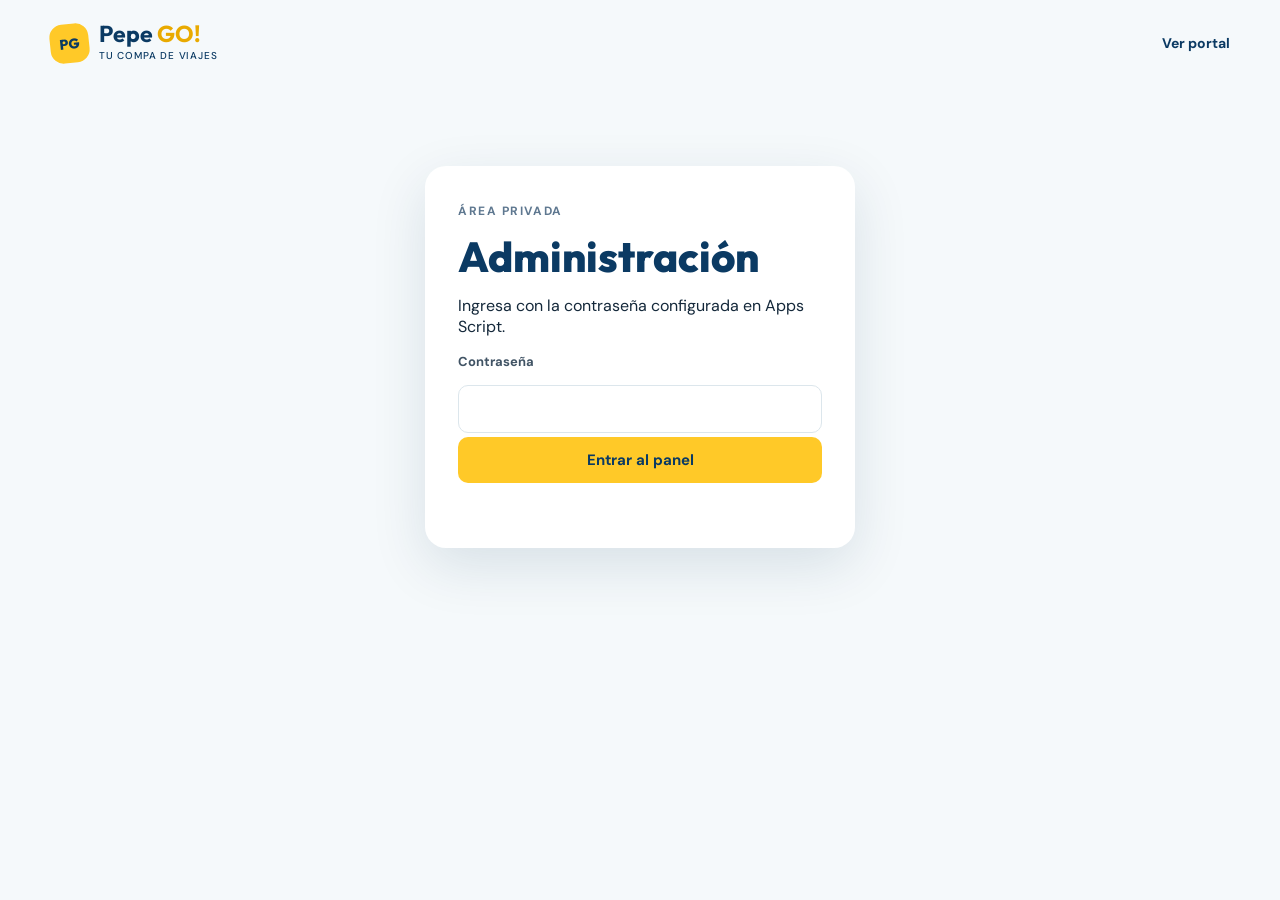
==== admin.html @ 89877b04 "Add files via upload" ====
<!doctype html>
<html lang="es-MX">
<head>
  <meta charset="utf-8"><meta name="viewport" content="width=device-width, initial-scale=1"><meta name="theme-color" content="#ffc928"><title>Administración | Pepe GO!</title>
  <link rel="icon" type="image/png" href="assets/logo.png"><link rel="apple-touch-icon" href="assets/logo.png">
  <link rel="preconnect" href="https://fonts.googleapis.com"><link rel="preconnect" href="https://fonts.gstatic.com" crossorigin><link href="https://fonts.googleapis.com/css2?family=DM+Sans:wght@400;500;600;700&family=Outfit:wght@600;700;800&display=swap" rel="stylesheet"><link rel="stylesheet" href="css/styles.css">
</head>
<body class="admin-body"><header class="site-header"><a class="brand" href="index.html"><span class="brand-mark">PG</span><span>Pepe <strong>GO!</strong><small>Tu Compa de Viajes</small></span></a><a class="admin-link" href="index.html">Ver portal</a></header>
<main class="admin-main"><section id="login-view" class="login-card"><span class="eyebrow">Área privada</span><h1>Administración</h1><p>Ingresa con la contraseña configurada en Apps Script.</p><form id="login-form"><label for="password">Contraseña</label><input id="password" type="password" required autocomplete="current-password"><button type="submit">Entrar al panel</button><p id="login-message" class="form-message" role="status"></p></form></section>
<section id="dashboard-view" hidden><div class="dashboard-head"><div><span class="eyebrow">Panel de control</span><h1>Operación de viajes</h1></div><button id="logout" class="button-secondary">Cerrar sesión</button></div><div id="dashboard-stats" class="stats-grid"></div><div class="admin-grid"><section class="admin-card"><h2>Registrar cliente y viaje</h2><form id="trip-form" class="admin-form"><div class="form-section">Datos del cliente</div><div class="field-grid"><label>Nombre<input name="nombre" required></label><label>Correo<input name="email" type="email" required></label><label>Teléfono<input name="telefono" type="tel"></label></div><div class="form-section">Datos del viaje</div><div class="field-grid"><label>Folio<input name="folio" placeholder="PG-2026-001" required></label><label>Destino<input name="destino" required></label><label>Hotel<input name="hotel" required></label><label>Pasajeros<input name="pasajeros" type="number" min="1" required></label><label>Salida<input name="fechaSalida" type="date" required></label><label>Regreso<input name="fechaRegreso" type="date" required></label><label>Costo total<input name="costoTotal" type="number" min="0" step="0.01" required></label><label>Estatus<select name="estatus"><option>Confirmado</option><option>Pendiente de pago</option><option>Documentación pendiente</option><option>Completado</option><option>Cancelado</option></select></label><label>Fecha próximo pago<input name="proximoPagoFecha" type="date"></label><label>Monto próximo pago<input name="proximoPagoMonto" type="number" min="0" step="0.01"></label></div><label>URL de itinerario<input name="itinerarioUrl" type="url" placeholder="https://..."></label><label>URL de vouchers<input name="vouchersUrl" type="url" placeholder="https://..."></label><button type="submit">Guardar cliente y viaje</button><p id="trip-message" class="form-message" role="status"></p></form></section><section class="admin-card"><h2>Registrar pago</h2><form id="payment-form" class="admin-form"><label>Folio del viaje<input name="folio" required></label><label>Fecha del pago<input name="fecha" type="date" required></label><label>Monto<input name="monto" type="number" min="0.01" step="0.01" required></label><label>Método de pago<input name="metodo" placeholder="Transferencia, efectivo..." required></label><label>Nota (opcional)<input name="nota"></label><button type="submit">Registrar pago</button><p id="payment-message" class="form-message" role="status"></p></form></section></div><section class="admin-card records-card"><div class="card-title-row"><h2>Viajes recientes</h2><button id="refresh" class="button-secondary">Actualizar</button></div><div class="table-wrap"><table><thead><tr><th>Folio</th><th>Cliente</th><th>Destino</th><th>Salida</th><th>Saldo</th><th>Estatus</th></tr></thead><tbody id="trips-table"></tbody></table></div></section></section></main><script src="config.js"></script><script src="js/api.js"></script><script src="js/admin.js"></script></body></html>
---- css/styles.css ----
:root{--yellow:#ffc928;--yellow-light:#fff3c9;--blue:#0b3a63;--blue-dark:#062b4b;--sky:#e9f5fc;--ink:#14283a;--muted:#637381;--white:#fff;--line:#dce6ec;--shadow:0 18px 55px rgba(8,50,82,.12)}*{box-sizing:border-box}body{margin:0;background:#f8fbfd;color:var(--ink);font-family:'DM Sans',sans-serif}.site-header{width:min(1180px,calc(100% - 40px));height:86px;margin:auto;display:flex;align-items:center;justify-content:space-between}.brand{display:flex;gap:10px;align-items:center;color:var(--blue);font-family:Outfit,sans-serif;font-size:23px;font-weight:700;text-decoration:none;line-height:.9}.brand strong{color:#e9aa00}.brand small{display:block;font:500 10px 'DM Sans';letter-spacing:.08em;text-transform:uppercase;margin-top:5px}.brand-mark{width:39px;height:39px;border-radius:13px;background:var(--yellow);display:grid;place-items:center;font:800 14px Outfit;color:var(--blue);transform:rotate(-6deg)}.admin-link{color:var(--blue);font-size:14px;font-weight:700;text-decoration:none}.hero{max-width:1180px;min-height:465px;margin:auto;padding:70px 5.5% 62px;border-radius:30px;background:linear-gradient(120deg,#e8f6fc 0%,#eff9fd 52%,#fdf0bd 100%);display:grid;grid-template-columns:1.1fr .9fr;gap:60px;align-items:center;overflow:hidden;position:relative}.hero:after{content:'';position:absolute;width:280px;height:280px;border-radius:50%;right:-135px;top:-145px;background:rgba(255,201,40,.42)}.hero-copy{position:relative;z-index:1}.eyebrow{font-size:12px;text-transform:uppercase;letter-spacing:.13em;color:#5f7890;font-weight:700}.hero h1,.admin-main h1{font:800 clamp(38px,5vw,63px)/1.02 Outfit;margin:16px 0;color:var(--blue)}.hero h1 em{font-style:normal;color:#e7aa00}.hero-copy p{max-width:430px;color:#536a7c;line-height:1.65;font-size:17px}.search-card,.login-card,.admin-card{background:var(--white);padding:33px;border-radius:21px;box-shadow:var(--shadow);position:relative;z-index:1}.search-card h2,.admin-card h2{font:700 25px Outfit;margin:0 0 8px;color:var(--blue)}.search-card p{color:var(--muted);font-size:14px;margin:0 0 23px}label{display:block;font-weight:700;font-size:13px;color:#405364;margin:0 0 15px}input,select{font:400 15px 'DM Sans';display:block;width:100%;border:1px solid var(--line);border-radius:10px;padding:13px 14px;color:var(--ink);background:#fff;margin-top:7px;outline:none}input:focus,select:focus{border-color:#5c9fcc;box-shadow:0 0 0 3px #d9f0fb}.search-row{display:flex;gap:9px}.search-row input{margin:0}.search-row button,button{border:0;cursor:pointer;background:var(--yellow);color:var(--blue);font:700 15px 'DM Sans';border-radius:10px;padding:0 18px;white-space:nowrap;transition:transform .15s,background .15s}button:hover{background:#f0bb18;transform:translateY(-1px)}.form-message{min-height:20px!important;margin:12px 0 0!important;font-size:13px!important;color:#b14232!important}.form-message.success{color:#16754c!important}.benefits{width:min(930px,calc(100% - 40px));display:grid;grid-template-columns:repeat(3,1fr);gap:20px;margin:50px auto 70px}.benefits article{padding:15px 12px}.benefits span{font-size:25px;color:#dfa700}.benefits h3{font:700 18px Outfit;margin:9px 0 4px;color:var(--blue)}.benefits p{font-size:14px;color:var(--muted);margin:0;line-height:1.5}footer{border-top:1px solid var(--line);padding:24px max(20px,calc((100vw - 1180px)/2));display:flex;justify-content:space-between;color:#71818e;font-size:12px}.trip-result{width:min(980px,calc(100% - 40px));margin:50px auto}.trip-card{background:#fff;border-radius:25px;box-shadow:var(--shadow);overflow:hidden}.trip-head{background:var(--blue);color:#fff;padding:30px 36px;display:flex;justify-content:space-between;gap:18px;align-items:flex-start}.trip-head h2{font:700 29px Outfit;margin:4px 0}.trip-head p{margin:0;color:#c7d9e6;font-size:14px}.status{display:inline-block;background:#dff7e9;color:#147247;border-radius:30px;padding:8px 12px;font-size:12px;font-weight:700;white-space:nowrap}.status.pending{background:#fff2ca;color:#9b6a00}.status.cancelled{background:#fbe0df;color:#9d3430}.trip-content{padding:32px 36px}.detail-grid{display:grid;grid-template-columns:repeat(3,1fr);gap:25px 20px;padding-bottom:28px;border-bottom:1px solid var(--line)}.detail-label{display:block;text-transform:uppercase;letter-spacing:.08em;font-weight:700;color:#8294a0;font-size:10px;margin-bottom:6px}.detail-value{font-size:15px;font-weight:600}.payment-area{padding:28px 0;display:grid;grid-template-columns:1fr 1.2fr;gap:55px;align-items:center}.amounts{display:flex;gap:28px}.amounts strong{font:700 21px Outfit;display:block;color:var(--blue)}.amounts small{font-size:12px;color:var(--muted)}.progress-label{display:flex;justify-content:space-between;color:var(--blue);font-weight:700;font-size:13px;margin-bottom:9px}.progress-track{height:11px;border-radius:100px;background:#e8eff3;overflow:hidden}.progress-bar{height:100%;background:linear-gradient(90deg,#ffc928,#eab000);border-radius:inherit}.next-payment{font-size:13px;color:#627685;margin:12px 0 0}.trip-actions{display:flex;flex-wrap:wrap;gap:11px}.action-button{padding:12px 16px;background:var(--sky);color:var(--blue);border-radius:10px;font-size:14px;text-decoration:none;font-weight:700}.action-button.whatsapp{background:#dcf6e5;color:#13733b}.action-button.disabled{opacity:.48;pointer-events:none}.admin-body{background:#f5f9fb}.admin-main{width:min(1180px,calc(100% - 40px));margin:45px auto 80px}.login-card{width:min(430px,100%);margin:80px auto}.login-card h1{font-size:42px}.login-card button,.admin-form button{width:100%;height:46px;margin-top:4px}.dashboard-head,.card-title-row{display:flex;justify-content:space-between;align-items:center;gap:20px}.dashboard-head h1{font-size:43px}.button-secondary{background:#e7f2f8;color:var(--blue);padding:12px 15px}.stats-grid{display:grid;grid-template-columns:repeat(3,1fr);gap:18px;margin:25px 0}.stat{background:#fff;padding:20px;border-radius:16px;border:1px solid #e4edf1}.stat strong{display:block;font:700 29px Outfit;color:var(--blue)}.stat span{font-size:12px;color:var(--muted)}.admin-grid{display:grid;grid-template-columns:1.45fr .8fr;gap:20px}.admin-card{box-shadow:none;border:1px solid #e2ebf0;border-radius:17px;margin-bottom:20px}.admin-form .form-section{font:700 15px Outfit;color:var(--blue);padding:10px 0;border-bottom:1px solid var(--line);margin-bottom:16px}.field-grid{display:grid;grid-template-columns:repeat(2,1fr);gap:0 14px}.records-card{margin-top:20px}.table-wrap{overflow:auto;margin-top:16px}table{width:100%;border-collapse:collapse;text-align:left;font-size:13px;min-width:650px}th{color:#78909f;font-size:11px;text-transform:uppercase;letter-spacing:.05em}th,td{padding:13px 8px;border-bottom:1px solid #e8eef1}td{font-weight:500}.small-status{font-size:11px;font-weight:700;color:#27698f}@media(max-width:760px){.site-header{height:72px;width:calc(100% - 28px)}.hero{width:calc(100% - 28px);padding:49px 23px 28px;grid-template-columns:1fr;gap:25px;border-radius:21px}.hero h1{font-size:42px}.search-card{padding:24px 20px}.search-row{display:block}.search-row button{height:45px;width:100%;margin-top:9px}.benefits{grid-template-columns:1fr;margin:35px auto}.benefits article{padding:8px}.trip-head,.trip-content{padding:25px 20px}.trip-head{display:block}.trip-head .status{margin-top:15px}.detail-grid{grid-template-columns:repeat(2,1fr);gap:20px 12px}.payment-area{grid-template-columns:1fr;gap:25px}.amounts{gap:21px}.trip-actions{display:grid;grid-template-columns:1fr}.action-button{text-align:center}footer{display:block;line-height:2}.admin-main{width:calc(100% - 28px);margin-top:25px}.dashboard-head h1{font-size:34px}.stats-grid,.admin-grid{grid-template-columns:1fr}.field-grid{grid-template-columns:1fr}.admin-card{padding:23px 18px}.dashboard-head{align-items:flex-end}.dashboard-head .button-secondary{font-size:12px}.login-card{margin:35px auto;padding:26px 21px}}
.logo-pepe{

height:55px;

width:auto;

display:block;

}

.brand{

display:flex;

align-items:center;

text-decoration:none;

}

textarea{font:400 15px 'DM Sans';display:block;width:100%;border:1px solid var(--line);border-radius:10px;padding:13px 14px;color:var(--ink);background:#fff;margin-top:7px;outline:none;resize:vertical}textarea:focus{border-color:#5c9fcc;box-shadow:0 0 0 3px #d9f0fb}.admin-actions,.quote-form-actions,.quote-preview-actions{display:flex;align-items:center;gap:10px}.button-link{display:inline-flex;align-items:center;justify-content:center;min-height:42px;padding:10px 18px;border-radius:10px;background:var(--yellow);color:var(--blue);font-size:14px;font-weight:700;text-decoration:none}.button-link:hover{background:#f0bb18}.quote-main{width:min(1380px,calc(100% - 40px));margin-top:28px}.quote-workspace{display:grid;grid-template-columns:minmax(420px,.82fr) minmax(520px,1.18fr);gap:22px;align-items:start}.quote-form-card{margin:0}.quote-form-actions{margin-top:8px}.quote-form-actions button{width:50%;height:46px}.quote-preview{position:sticky;top:20px}.quote-placeholder{min-height:480px;border:2px dashed #cadce6;border-radius:20px;display:grid;place-content:center;text-align:center;color:var(--muted);gap:7px}.quote-placeholder strong{font:700 21px Outfit;color:var(--blue)}.quote-placeholder span{font-size:13px}.quote-document{background:#fff;border-radius:22px;box-shadow:var(--shadow);overflow:hidden}.quote-document-head{display:flex;align-items:center;justify-content:space-between;gap:30px;padding:25px 32px;border-bottom:1px solid var(--line)}.quote-document-head img{width:110px;height:62px;object-fit:contain;object-position:left center}.quote-document-head div{text-align:right}.quote-document-head span,.quote-highlight span,.quote-detail-grid span,.quote-prices span,.quote-deadlines span{display:block;text-transform:uppercase;letter-spacing:.08em;color:#7d909d;font-size:10px;font-weight:700}.quote-document-head strong{display:block;color:var(--blue);font:700 17px Outfit;margin-top:5px}.quote-highlight{padding:34px 36px;background:linear-gradient(120deg,var(--sky),var(--yellow-light))}.quote-highlight h2{font:800 36px/1.1 Outfit;color:var(--blue);margin:8px 0 3px}.quote-highlight p{margin:0;color:#536a7c;font-weight:600}.quote-detail-grid{display:grid;grid-template-columns:repeat(2,1fr);gap:23px;padding:28px 34px}.quote-detail-grid strong,.quote-deadlines strong{display:block;color:var(--ink);font-size:14px;margin-top:6px}.quote-copy{padding:0 34px 25px}.quote-copy h3{font:700 16px Outfit;color:var(--blue);margin:0 0 7px}.quote-copy p{font-size:13px;line-height:1.65;color:#536a7c;margin:0}.quote-prices{display:grid;grid-template-columns:repeat(3,1fr);gap:1px;background:var(--line);border-block:1px solid var(--line)}.quote-prices div{padding:22px 24px;background:#f8fbfd}.quote-prices strong{display:block;font:700 20px Outfit;color:var(--blue);margin-top:5px}.quote-prices .quote-balance{background:var(--blue)}.quote-prices .quote-balance span{color:#a9c4d7}.quote-prices .quote-balance strong{color:var(--yellow)}.quote-deadlines{display:grid;grid-template-columns:1fr 1fr;gap:20px;padding:25px 34px}.quote-document-footer{display:flex;justify-content:space-between;align-items:center;padding:16px 34px;background:var(--yellow);color:var(--blue);font-size:12px}.quote-document-footer strong{font:800 17px Outfit}.quote-preview-actions{justify-content:flex-end;margin-top:13px;flex-wrap:wrap}.quote-preview-actions button{height:43px}.whatsapp-button{background:#dcf6e5;color:#13733b}.whatsapp-button:hover{background:#c6efd4}button:disabled{opacity:.6;cursor:wait;transform:none}

@media(max-width:1050px){.quote-workspace{grid-template-columns:1fr}.quote-preview{position:static}.quote-placeholder{min-height:220px}}
@media(max-width:760px){.admin-actions{gap:6px}.button-link{padding:9px 11px;font-size:12px}.quote-main{width:calc(100% - 28px)}.quote-form-actions{display:grid;grid-template-columns:1fr}.quote-form-actions button{width:100%}.quote-document-head,.quote-highlight,.quote-detail-grid,.quote-copy,.quote-deadlines{padding-left:20px;padding-right:20px}.quote-document-head img{width:85px}.quote-document-head strong{font-size:14px}.quote-highlight h2{font-size:29px}.quote-prices{grid-template-columns:1fr}.quote-preview-actions{display:grid;grid-template-columns:1fr}.quote-preview-actions button{width:100%}}

@media print{@page{size:A4;margin:12mm}.no-print{display:none!important}body{background:#fff}.admin-main,.quote-main{width:100%;margin:0}.quote-workspace{display:block}.quote-preview{position:static}.quote-document{box-shadow:none;border-radius:0}.quote-document-head{padding-top:0}.quote-highlight{print-color-adjust:exact;-webkit-print-color-adjust:exact}.quote-prices .quote-balance,.quote-document-footer{print-color-adjust:exact;-webkit-print-color-adjust:exact}.quote-document-footer{margin-top:8px}}
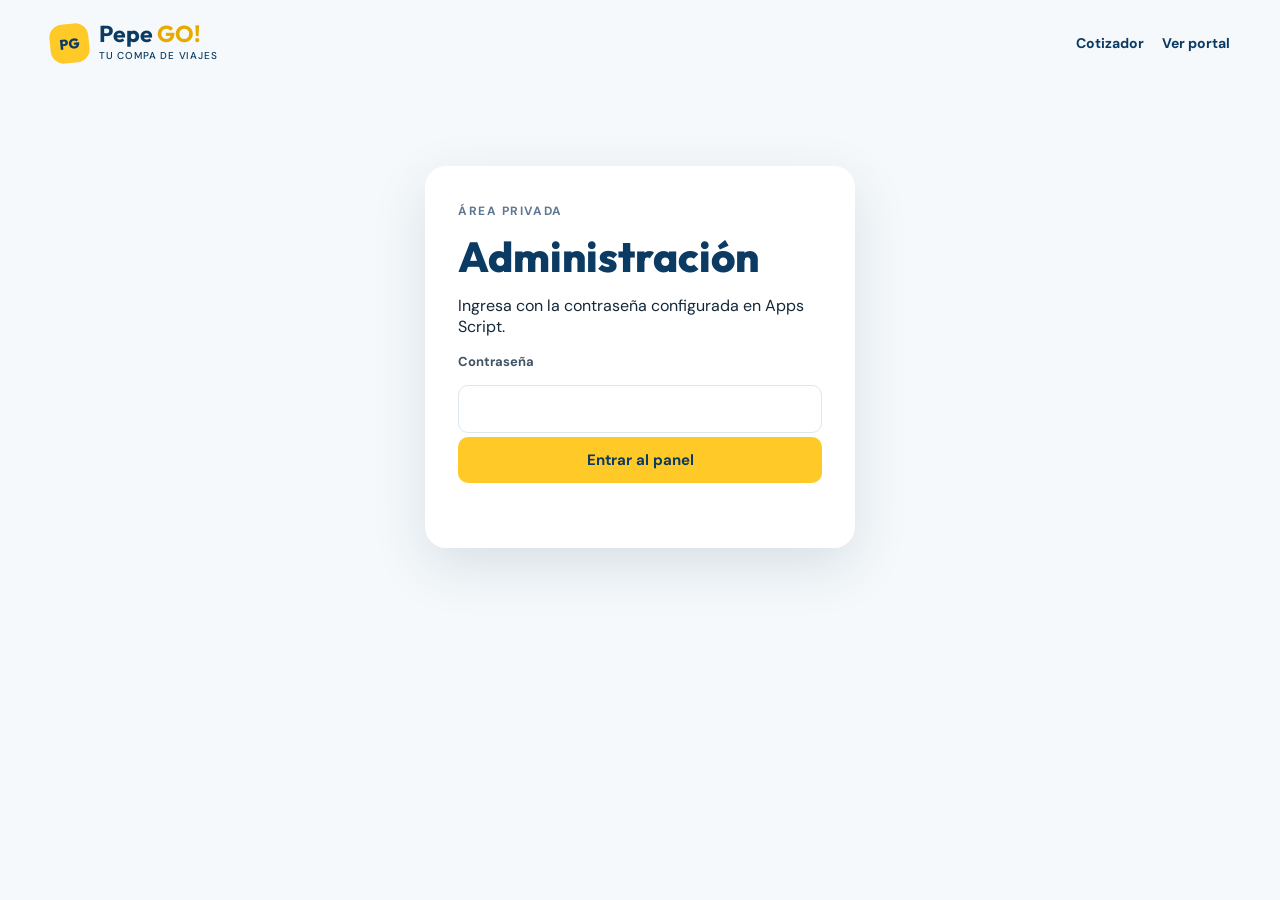
==== commit bd25c99e: "Add files via upload" ====
--- a/admin.html
+++ b/admin.html
@@ -5,6 +5,6 @@
   <link rel="icon" type="image/png" href="assets/logo.png"><link rel="apple-touch-icon" href="assets/logo.png">
   <link rel="preconnect" href="https://fonts.googleapis.com"><link rel="preconnect" href="https://fonts.gstatic.com" crossorigin><link href="https://fonts.googleapis.com/css2?family=DM+Sans:wght@400;500;600;700&family=Outfit:wght@600;700;800&display=swap" rel="stylesheet"><link rel="stylesheet" href="css/styles.css">
 </head>
-<body class="admin-body"><header class="site-header"><a class="brand" href="index.html"><span class="brand-mark">PG</span><span>Pepe <strong>GO!</strong><small>Tu Compa de Viajes</small></span></a><a class="admin-link" href="index.html">Ver portal</a></header>
+<body class="admin-body"><header class="site-header"><a class="brand" href="index.html"><span class="brand-mark">PG</span><span>Pepe <strong>GO!</strong><small>Tu Compa de Viajes</small></span></a><nav class="admin-header-links"><a class="admin-link" href="cotizador.html">Cotizador</a><a class="admin-link" href="index.html">Ver portal</a></nav></header>
 <main class="admin-main"><section id="login-view" class="login-card"><span class="eyebrow">Área privada</span><h1>Administración</h1><p>Ingresa con la contraseña configurada en Apps Script.</p><form id="login-form"><label for="password">Contraseña</label><input id="password" type="password" required autocomplete="current-password"><button type="submit">Entrar al panel</button><p id="login-message" class="form-message" role="status"></p></form></section>
 <section id="dashboard-view" hidden><div class="dashboard-head"><div><span class="eyebrow">Panel de control</span><h1>Operación de viajes</h1></div><button id="logout" class="button-secondary">Cerrar sesión</button></div><div id="dashboard-stats" class="stats-grid"></div><div class="admin-grid"><section class="admin-card"><h2>Registrar cliente y viaje</h2><form id="trip-form" class="admin-form"><div class="form-section">Datos del cliente</div><div class="field-grid"><label>Nombre<input name="nombre" required></label><label>Correo<input name="email" type="email" required></label><label>Teléfono<input name="telefono" type="tel"></label></div><div class="form-section">Datos del viaje</div><div class="field-grid"><label>Folio<input name="folio" placeholder="PG-2026-001" required></label><label>Destino<input name="destino" required></label><label>Hotel<input name="hotel" required></label><label>Pasajeros<input name="pasajeros" type="number" min="1" required></label><label>Salida<input name="fechaSalida" type="date" required></label><label>Regreso<input name="fechaRegreso" type="date" required></label><label>Costo total<input name="costoTotal" type="number" min="0" step="0.01" required></label><label>Estatus<select name="estatus"><option>Confirmado</option><option>Pendiente de pago</option><option>Documentación pendiente</option><option>Completado</option><option>Cancelado</option></select></label><label>Fecha próximo pago<input name="proximoPagoFecha" type="date"></label><label>Monto próximo pago<input name="proximoPagoMonto" type="number" min="0" step="0.01"></label></div><label>URL de itinerario<input name="itinerarioUrl" type="url" placeholder="https://..."></label><label>URL de vouchers<input name="vouchersUrl" type="url" placeholder="https://..."></label><button type="submit">Guardar cliente y viaje</button><p id="trip-message" class="form-message" role="status"></p></form></section><section class="admin-card"><h2>Registrar pago</h2><form id="payment-form" class="admin-form"><label>Folio del viaje<input name="folio" required></label><label>Fecha del pago<input name="fecha" type="date" required></label><label>Monto<input name="monto" type="number" min="0.01" step="0.01" required></label><label>Método de pago<input name="metodo" placeholder="Transferencia, efectivo..." required></label><label>Nota (opcional)<input name="nota"></label><button type="submit">Registrar pago</button><p id="payment-message" class="form-message" role="status"></p></form></section></div><section class="admin-card records-card"><div class="card-title-row"><h2>Viajes recientes</h2><button id="refresh" class="button-secondary">Actualizar</button></div><div class="table-wrap"><table><thead><tr><th>Folio</th><th>Cliente</th><th>Destino</th><th>Salida</th><th>Saldo</th><th>Estatus</th></tr></thead><tbody id="trips-table"></tbody></table></div></section></section></main><script src="config.js"></script><script src="js/api.js"></script><script src="js/admin.js"></script></body></html>
--- a/css/styles.css
+++ b/css/styles.css
@@ -25,3 +25,15 @@
 @media(max-width:760px){.admin-actions{gap:6px}.button-link{padding:9px 11px;font-size:12px}.quote-main{width:calc(100% - 28px)}.quote-form-actions{display:grid;grid-template-columns:1fr}.quote-form-actions button{width:100%}.quote-document-head,.quote-highlight,.quote-detail-grid,.quote-copy,.quote-deadlines{padding-left:20px;padding-right:20px}.quote-document-head img{width:85px}.quote-document-head strong{font-size:14px}.quote-highlight h2{font-size:29px}.quote-prices{grid-template-columns:1fr}.quote-preview-actions{display:grid;grid-template-columns:1fr}.quote-preview-actions button{width:100%}}
 
 @media print{@page{size:A4;margin:12mm}.no-print{display:none!important}body{background:#fff}.admin-main,.quote-main{width:100%;margin:0}.quote-workspace{display:block}.quote-preview{position:static}.quote-document{box-shadow:none;border-radius:0}.quote-document-head{padding-top:0}.quote-highlight{print-color-adjust:exact;-webkit-print-color-adjust:exact}.quote-prices .quote-balance,.quote-document-footer{print-color-adjust:exact;-webkit-print-color-adjust:exact}.quote-document-footer{margin-top:8px}}
+
+/* Cotizador avanzado */
+.admin-header-links{display:flex;align-items:center;gap:18px}.quote-library{display:flex;align-items:end;justify-content:space-between;gap:20px;margin-bottom:20px;padding:22px 26px}.quote-library h2{margin:5px 0 0}.quote-library-controls{display:flex;align-items:center;gap:9px;min-width:min(650px,60%)}.quote-library-controls select{margin:0}.quote-library-controls button{height:44px}.quote-form-heading{display:flex;justify-content:space-between;align-items:start;gap:15px}.quote-form-heading h2{margin-top:5px}.field-help{font-size:12px;color:var(--muted);margin:-6px 0 14px}.dynamic-section-head{display:flex!important;align-items:center;justify-content:space-between;gap:10px}.compact-button{padding:8px 11px!important;height:auto!important;width:auto!important;margin:0!important;font-size:12px}.dynamic-list{display:grid;gap:13px;margin-bottom:18px}.dynamic-grid{display:grid;grid-template-columns:repeat(3,1fr);gap:0 13px}.dynamic-card{border:1px solid var(--line);border-radius:14px;padding:17px;background:#fbfdfe}.dynamic-card-head{display:flex;align-items:center;justify-content:space-between;gap:12px;margin-bottom:13px}.dynamic-card h3{font:700 17px Outfit;color:var(--blue);margin:0}.dynamic-card h4{font:700 14px Outfit;color:var(--blue);margin:0 0 12px}.remove-dynamic{background:#fbe6e3;color:#983b33;padding:8px 11px;font-size:12px}.remove-dynamic:hover{background:#f6d2ce}.transport-fields{border-top:1px dashed #cbdbe4;margin-top:17px;padding-top:17px}.transport-fields[hidden]{display:none}.image-editor-card{display:grid;grid-template-columns:115px 1fr 1fr;gap:0 13px;align-items:end}.image-editor-card .dynamic-card-head{grid-column:1/-1}.image-url-preview{width:115px;height:94px;object-fit:cover;border-radius:10px;border:1px solid var(--line);margin-bottom:15px;background:#eef4f7}.image-url-preview[hidden]{display:block;visibility:hidden}.quote-form-actions-wide{display:grid;grid-template-columns:1fr 1fr 1.3fr;margin-top:12px}.quote-form-actions-wide button{width:100%}.accept-button{background:#0b3a63;color:#fff}.accept-button:hover{background:#062b4b}.quote-gallery{display:grid;gap:7px;padding:7px;background:#fff}.quote-gallery figure{margin:0;position:relative;overflow:hidden;border-radius:10px;min-height:150px;background:#eaf1f5}.quote-gallery img{width:100%;height:100%;min-height:150px;max-height:230px;display:block;object-fit:cover}.quote-gallery figcaption{position:absolute;left:0;right:0;bottom:0;padding:22px 12px 9px;background:linear-gradient(transparent,rgba(0,0,0,.7));color:#fff;font-size:11px}.gallery-1{grid-template-columns:1fr}.gallery-1 figure{height:330px}.gallery-1 img{max-height:none}.gallery-2,.gallery-3{grid-template-columns:repeat(2,1fr)}.gallery-3 .gallery-main{grid-column:1/-1;height:280px}.gallery-3 .gallery-main img{max-height:none}.gallery-4{grid-template-columns:repeat(3,1fr)}.gallery-4 .gallery-main{grid-column:1/-1;height:280px}.gallery-4 .gallery-main img{max-height:none}.preview-section{padding:24px 34px;border-bottom:1px solid var(--line)}.preview-section>h3{font:700 18px Outfit;color:var(--blue);margin:0 0 15px}.preview-data-grid{display:grid;grid-template-columns:repeat(3,1fr);gap:13px}.preview-data-grid span{font-size:13px;font-weight:600;color:var(--ink)}.preview-data-grid small{display:block;text-transform:uppercase;letter-spacing:.07em;color:#81939f;font-size:9px;margin-bottom:4px}.preview-card-list,.preview-destination-list{display:grid;gap:11px}.preview-card{border:1px solid var(--line);border-radius:12px;padding:15px}.preview-card h4{font:700 15px Outfit;color:var(--blue);margin:0 0 12px}.preview-card p,.preview-destination p,.transport-preview p{font-size:12px;color:#5d7180;line-height:1.5;margin:7px 0 0}.preview-destination{border:1px solid var(--line);border-radius:14px;padding:18px}.preview-card-number{text-transform:uppercase;letter-spacing:.09em;color:#8496a2;font-weight:700;font-size:9px}.preview-destination h3{font:700 22px Outfit;color:var(--blue);margin:5px 0 0}.preview-hotel{font-weight:700!important;color:#526b7c!important;margin:2px 0 15px!important}.transport-preview{background:var(--sky);border-radius:10px;padding:12px 14px;margin-top:12px}.transport-preview strong{font:700 14px Outfit;color:var(--blue)}.quote-document-head small{display:block;color:#60798a;font-size:11px;margin-top:5px}.printable-card{break-inside:avoid;page-break-inside:avoid}
+
+@media(max-width:1050px){.quote-library{align-items:stretch;flex-direction:column}.quote-library-controls{min-width:0;width:100%}}
+@media(max-width:760px){.admin-header-links{gap:10px}.quote-library{padding:19px 17px}.quote-library-controls{display:grid;grid-template-columns:1fr 1fr}.quote-library-controls select{grid-column:1/-1}.dynamic-grid{grid-template-columns:1fr}.dynamic-section-head{align-items:flex-start}.image-editor-card{grid-template-columns:1fr}.image-editor-card .dynamic-card-head{grid-column:auto}.image-url-preview{width:100%;height:170px}.quote-form-actions-wide{grid-template-columns:1fr}.quote-gallery,.gallery-2,.gallery-3,.gallery-4{grid-template-columns:1fr}.gallery-3 .gallery-main,.gallery-4 .gallery-main{grid-column:auto;height:230px}.preview-section{padding:20px}.preview-data-grid{grid-template-columns:repeat(2,1fr)}.quote-document-head{align-items:flex-start}.quote-document-head div{max-width:60%}}
+
+@media print{.quote-gallery,.printable-card,.preview-card,.preview-destination,.transport-preview,.quote-prices,.quote-deadlines{break-inside:avoid!important;page-break-inside:avoid!important}.preview-section{padding:16px 22px}.quote-gallery figure{break-inside:avoid;page-break-inside:avoid}.quote-gallery img{max-height:190px}.gallery-1 figure{height:260px}.gallery-3 .gallery-main,.gallery-4 .gallery-main{height:210px}.quote-document-head,.quote-highlight,.quote-document-footer{break-inside:avoid;page-break-inside:avoid}.preview-destination-list,.preview-card-list{display:block}.preview-destination,.preview-card{margin-bottom:9px}}
+
+/* Detalles sincronizados en el portal del viajero */
+.traveler-extra{border-top:1px solid var(--line);padding:27px 0}.traveler-extra h3{font:700 18px Outfit;color:var(--blue);margin:22px 0 11px}.traveler-gallery{display:grid;grid-template-columns:repeat(4,1fr);gap:7px}.traveler-gallery figure{margin:0}.traveler-gallery img{width:100%;height:125px;object-fit:cover;border-radius:10px;display:block}.traveler-gallery figcaption{font-size:10px;color:var(--muted);margin-top:4px}.traveler-destinations,.traveler-rooms{display:grid;grid-template-columns:repeat(2,1fr);gap:10px}.traveler-destinations>article,.traveler-rooms>article{border:1px solid var(--line);border-radius:12px;padding:14px;display:grid;gap:4px}.traveler-destinations small{color:#81939f;text-transform:uppercase;font-size:9px;font-weight:700}.traveler-destinations strong,.traveler-rooms strong{color:var(--blue);font:700 15px Outfit}.traveler-destinations span,.traveler-rooms span,.traveler-transport span{font-size:11px;color:#607685}.traveler-transport{border-top:1px dashed #c9dbe4;padding-top:8px;margin-top:6px;display:grid;gap:3px}.traveler-transport strong{font-size:12px}.traveler-notes{margin-top:15px}.traveler-notes strong{color:var(--blue);font-size:13px}.traveler-notes p{white-space:pre-line;color:#607685;font-size:12px;line-height:1.6;margin:5px 0}
+@media(max-width:760px){.traveler-gallery{grid-template-columns:repeat(2,1fr)}.traveler-destinations,.traveler-rooms{grid-template-columns:1fr}}
